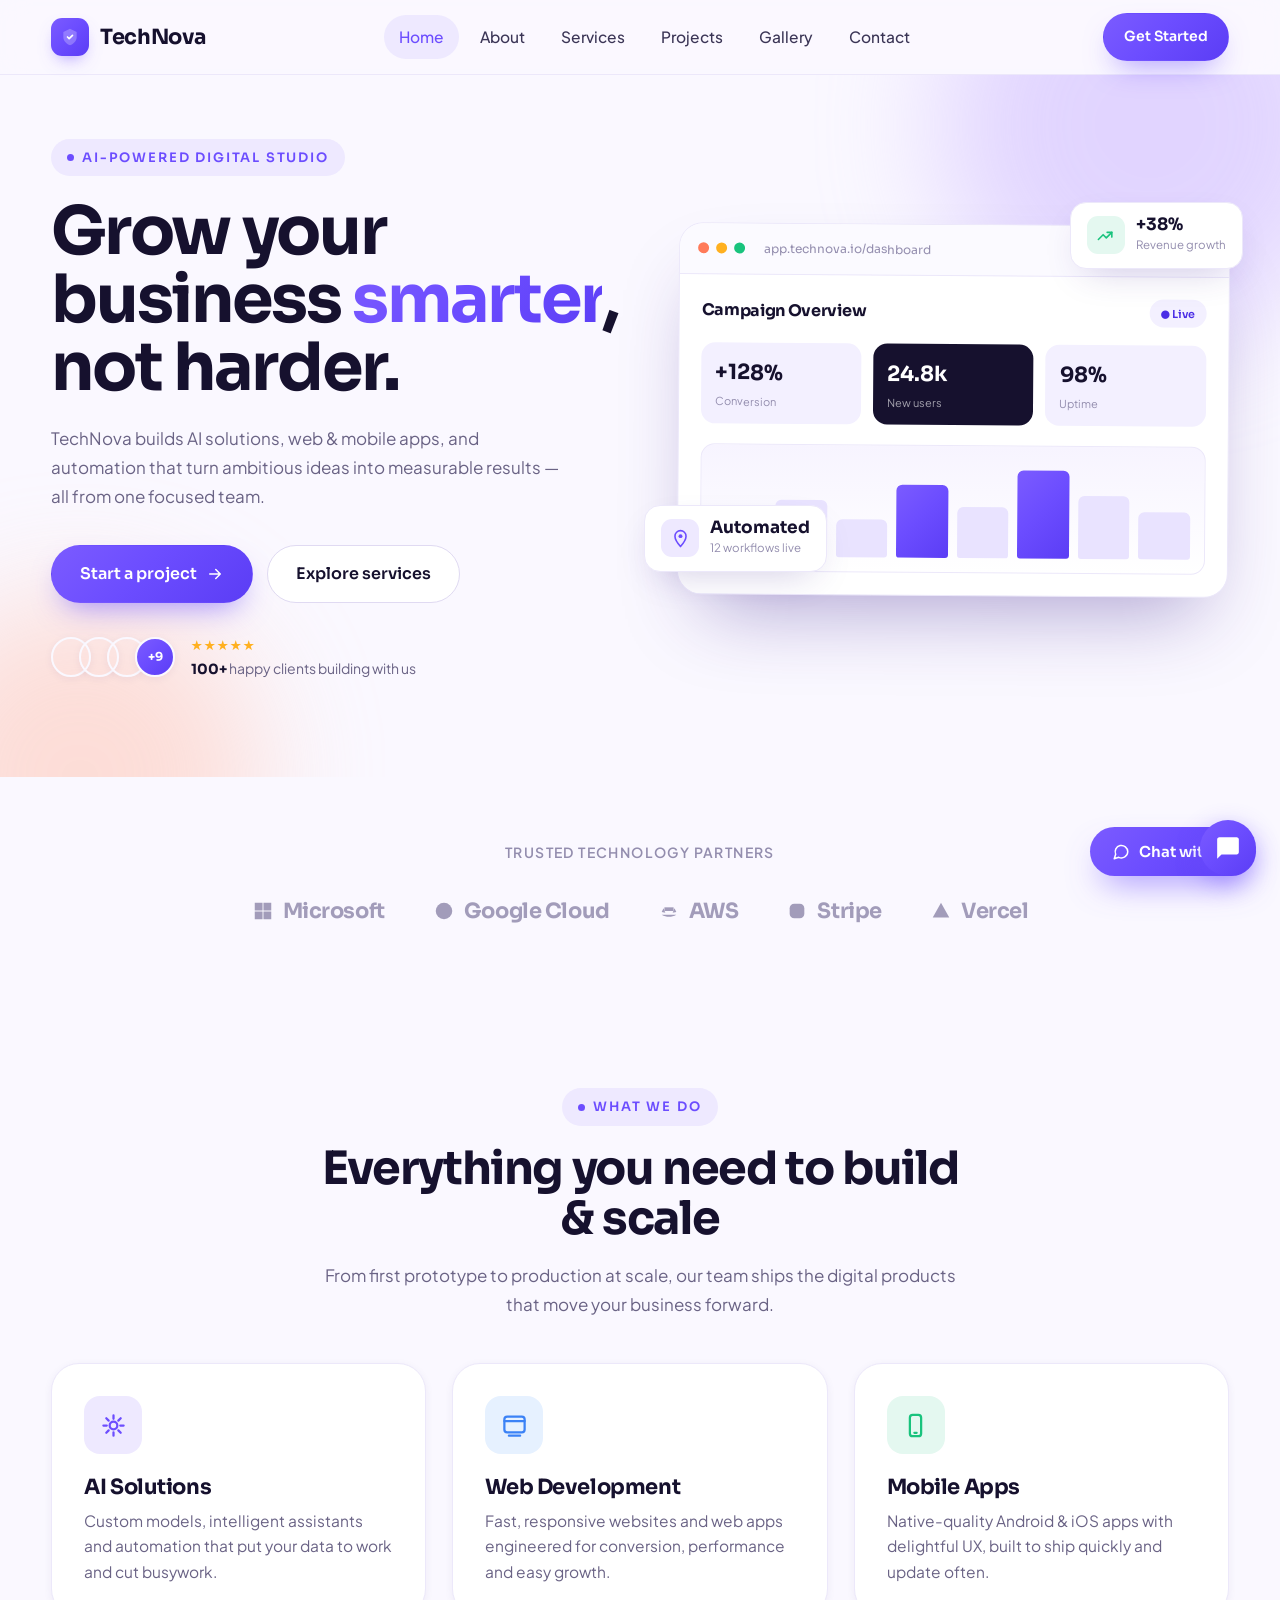
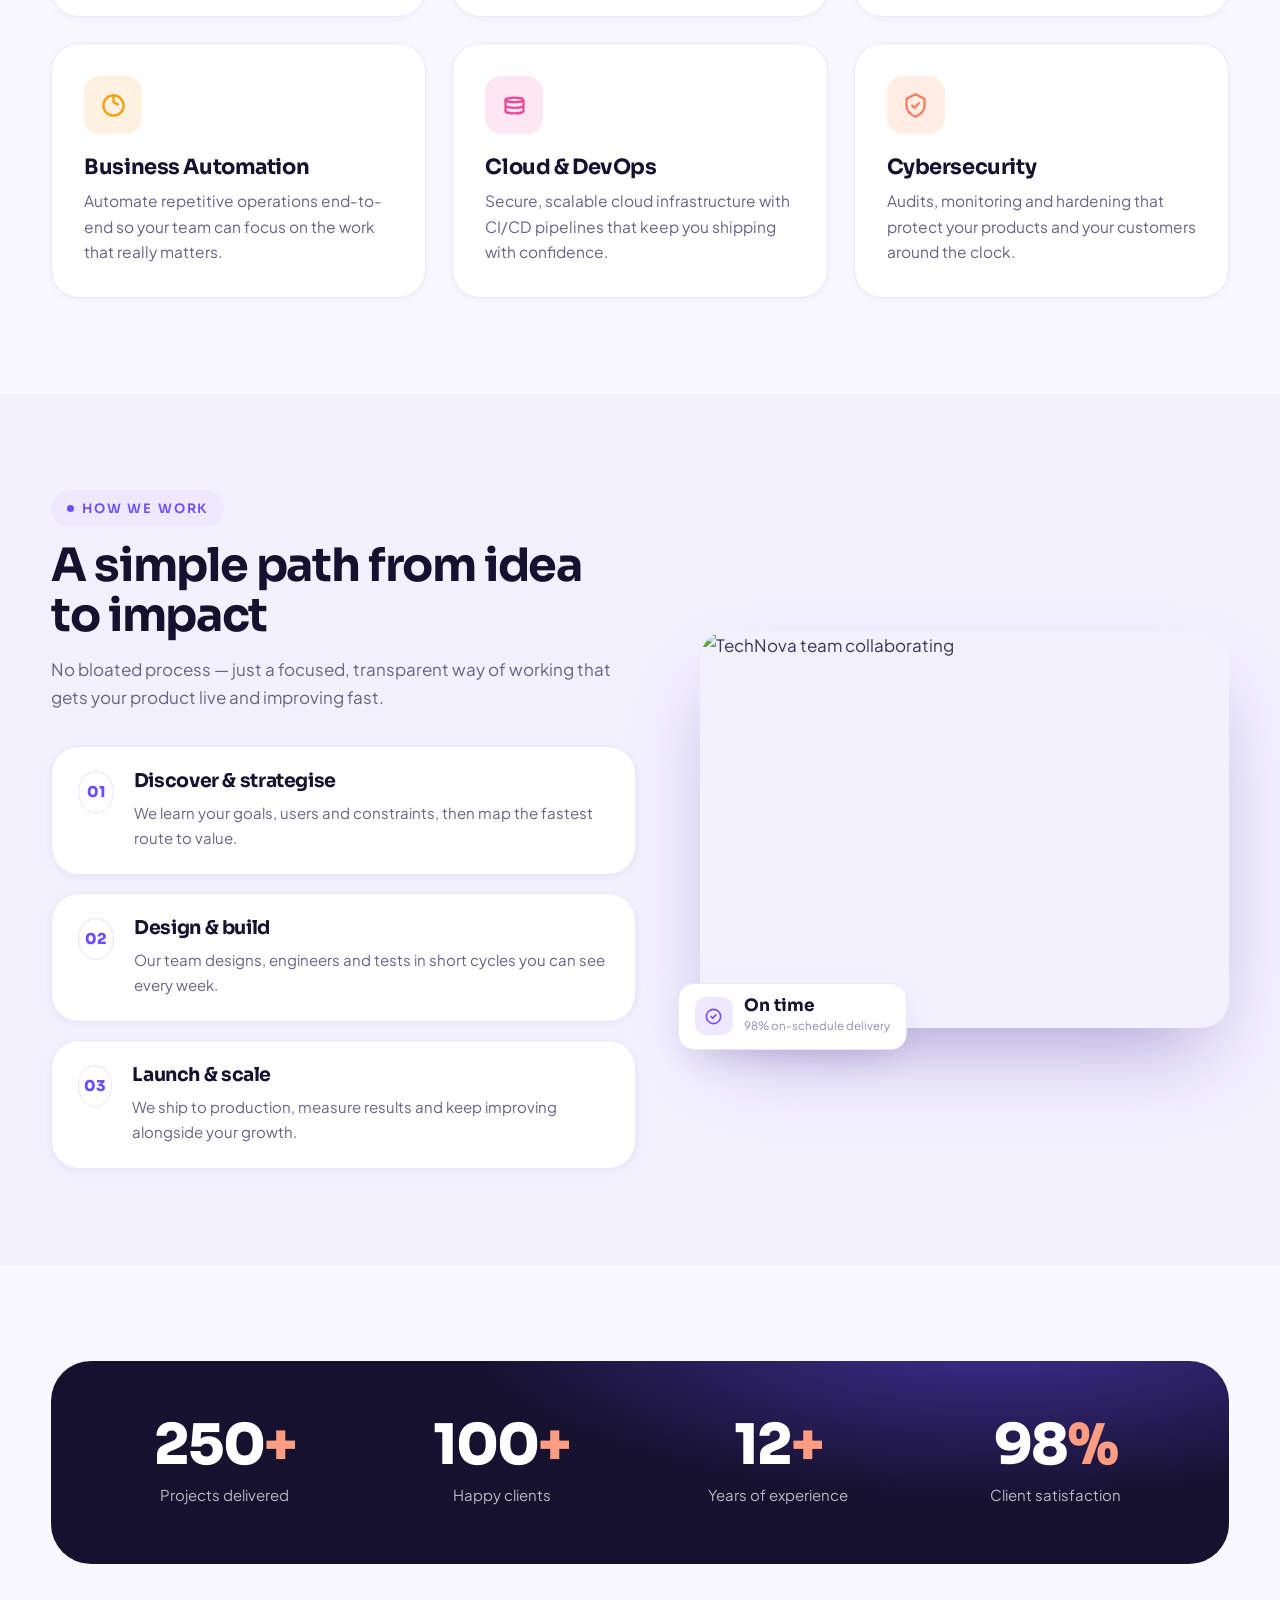
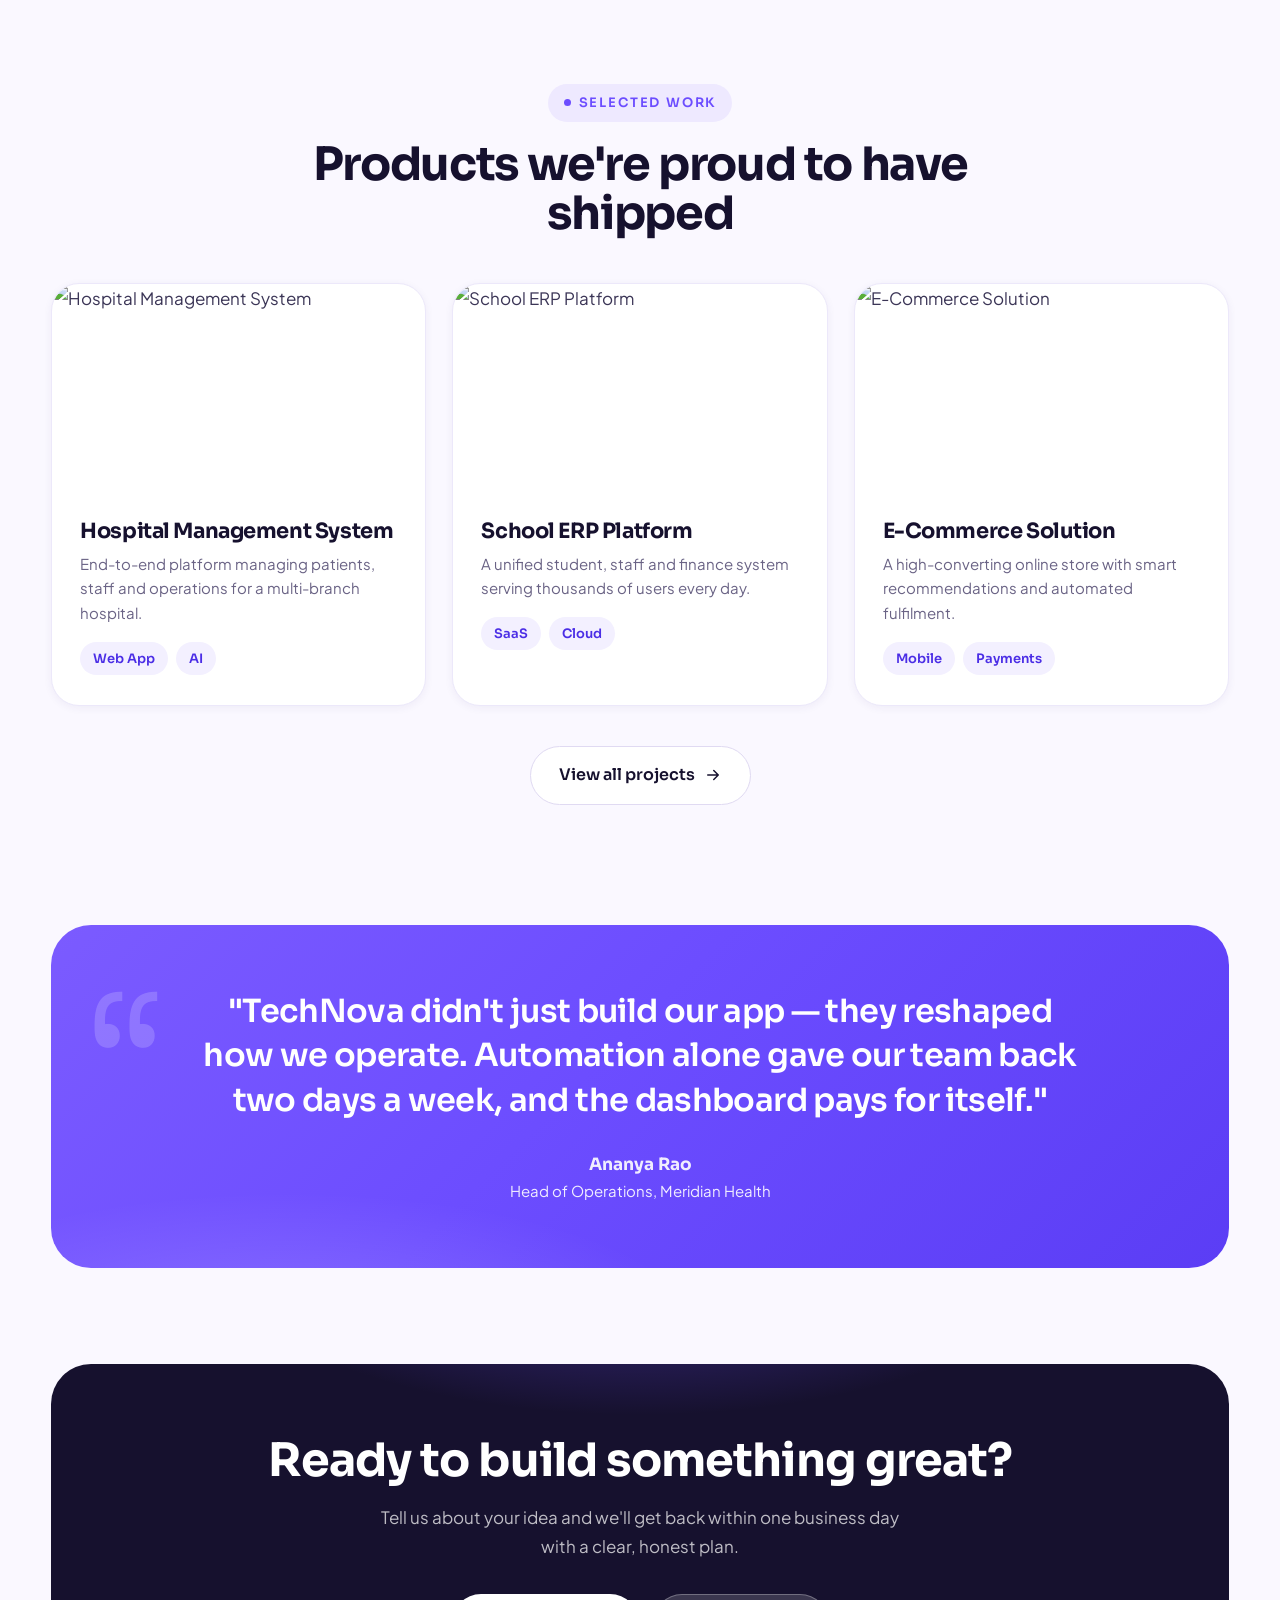
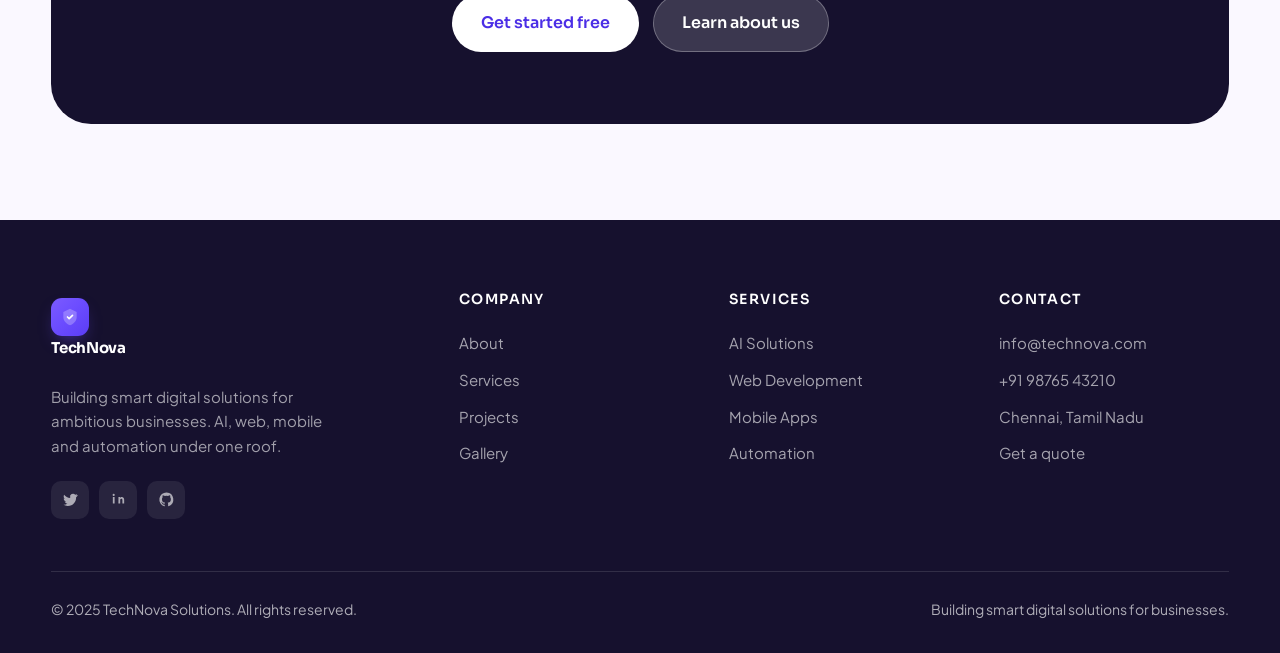
==== index.html @ df6c2b38 "Add files via upload" ====
<!DOCTYPE html>
<html lang="en">
<head>
<meta charset="UTF-8">
<meta name="viewport" content="width=device-width, initial-scale=1.0">
<title>TechNova Solutions — Grow Smarter with AI</title>
<link rel="preconnect" href="https://fonts.googleapis.com">
<link rel="preconnect" href="https://fonts.gstatic.com" crossorigin>
<link href="https://fonts.googleapis.com/css2?family=Sora:wght@400;500;600;700;800&family=Plus+Jakarta+Sans:wght@400;500;600;700&display=swap" rel="stylesheet">
<link rel="stylesheet" href="styles.css">
<style>
  /* ----- Landing-specific ----- */
  .hero{ position:relative; overflow:hidden; padding:64px 0 96px; }
  .hero-bg{ position:absolute; inset:0; z-index:0; pointer-events:none; }
  .hero-bg .blob{ opacity:.55; }
  .hero .container{ position:relative; z-index:1; }
  .hero-grid{ display:grid; grid-template-columns:1.02fr .98fr; gap:54px; align-items:center; }
  .hero h1{ margin:22px 0 0; }
  .hero .lead{ max-width:520px; margin-top:22px; }
  .hero-cta{ display:flex; gap:14px; margin-top:34px; flex-wrap:wrap; }
  .trust{ display:flex; align-items:center; gap:16px; margin-top:30px; }
  .avatars{ display:flex; }
  .avatars span{ width:40px; height:40px; border-radius:50%; border:2.5px solid var(--bg); margin-left:-12px; background-size:cover; background-position:center; box-shadow:var(--sh-sm); }
  .avatars span:first-child{ margin-left:0; }
  .trust .t-txt{ font-size:14px; color:var(--body); }
  .trust .t-txt b{ color:var(--ink); font-family:var(--font-head); }
  .stars{ color:#FFB020; letter-spacing:2px; font-size:13px; }

  /* App mockup */
  .mock-wrap{ position:relative; }
  .mock{
    background:#fff; border:1px solid var(--border); border-radius:24px;
    box-shadow:var(--sh-lg); overflow:hidden; transform:rotate(.4deg);
  }
  .mock-top{ display:flex; align-items:center; gap:7px; padding:15px 18px; border-bottom:1px solid var(--border); background:#fbfaff; }
  .mock-top i{ width:11px; height:11px; border-radius:50%; background:#E2DDF2; display:inline-block; }
  .mock-top i:nth-child(1){ background:#FF7A59; } .mock-top i:nth-child(2){ background:#FFB020; } .mock-top i:nth-child(3){ background:#19C37D; }
  .mock-top .url{ margin-left:12px; font-size:12px; color:var(--muted); font-family:var(--font-head); }
  .mock-body{ padding:22px; }
  .mock-row{ display:flex; align-items:center; justify-content:space-between; margin-bottom:18px; }
  .mock-row h4{ font-size:16px; }
  .mock-row .pill{ font-size:11px; padding:5px 11px; }
  .mini-stats{ display:grid; grid-template-columns:repeat(3,1fr); gap:12px; margin-bottom:20px; }
  .mini{ background:var(--lilac); border-radius:14px; padding:13px 14px; }
  .mini .v{ font-family:var(--font-head); font-weight:700; font-size:21px; color:var(--ink); }
  .mini .k{ font-size:11px; color:var(--muted); margin-top:2px; }
  .mini.alt{ background:#16112E; } .mini.alt .v{ color:#fff; } .mini.alt .k{ color:rgba(255,255,255,.6); }
  .chart{ height:128px; border-radius:14px; background:linear-gradient(180deg,#F7F4FF,#fff); border:1px solid var(--border); padding:14px; display:flex; align-items:flex-end; gap:9px; }
  .bar{ flex:1; border-radius:6px 6px 3px 3px; background:var(--lilac-2); }
  .bar.hi{ background:var(--grad); }
  .float{ position:absolute; background:#fff; border:1px solid var(--border); border-radius:16px; box-shadow:var(--sh-md); padding:13px 16px; display:flex; align-items:center; gap:11px; }
  .float .ic{ width:38px; height:38px; border-radius:11px; display:grid; place-items:center; flex:none; }
  .float .ic svg{ width:19px; height:19px; }
  .float .v{ font-family:var(--font-head); font-weight:700; font-size:17px; color:var(--ink); line-height:1; }
  .float .k{ font-size:11.5px; color:var(--muted); margin-top:3px; }
  .float-a{ top:-22px; right:-14px; animation:floaty 5s ease-in-out infinite; }
  .float-b{ bottom:24px; left:-34px; animation:floaty 6s ease-in-out infinite .8s; }
  @keyframes floaty{ 0%,100%{ transform:translateY(0); } 50%{ transform:translateY(-12px); } }
  @media (prefers-reduced-motion:reduce){ .float{ animation:none !important; } }

  /* Logos */
  .logos{ display:flex; align-items:center; justify-content:center; gap:48px; flex-wrap:wrap; opacity:.85; }
  .logos span{ font-family:var(--font-head); font-weight:700; font-size:21px; color:var(--muted); letter-spacing:-.02em; display:flex; align-items:center; gap:9px; }
  .logos svg{ width:22px; height:22px; }

  @media (max-width:980px){
    .hero-grid{ grid-template-columns:1fr; gap:60px; }
    .float-b{ left:0; }
    .logos{ gap:30px; }
  }

  /* Steps */
  .step-num{ font-family:var(--font-head); font-weight:800; font-size:15px; color:var(--primary); width:42px; height:42px; border-radius:50%; border:1.5px solid var(--lilac-2); display:grid; place-items:center; margin-bottom:20px; }

  /* Showcase */
  .show-card{ overflow:hidden; padding:0; }
  .show-card img{ width:100%; height:210px; object-fit:cover; }
  .show-card .body{ padding:26px 28px 30px; }
  .show-card .body p{ color:var(--body); font-size:15px; margin-top:8px; }
  .tag-row{ display:flex; gap:8px; flex-wrap:wrap; margin-top:16px; }

  /* Testimonial */
  .quote{ background:var(--grad); border-radius:var(--r-xl); padding:64px 56px; color:#fff; position:relative; overflow:hidden; text-align:center; }
  .quote::before{ content:"“"; position:absolute; top:-10px; left:36px; font-family:var(--font-head); font-size:180px; opacity:.18; }
  .quote::after{ content:""; position:absolute; inset:0; background:radial-gradient(700px 240px at 20% 120%, rgba(255,255,255,.18), transparent 60%); }
  .quote .q{ position:relative; z-index:1; font-family:var(--font-head); font-weight:600; font-size:clamp(22px,2.6vw,32px); line-height:1.4; max-width:880px; margin:0 auto; letter-spacing:-.02em; }
  .quote .who{ position:relative; z-index:1; margin-top:28px; font-size:15px; opacity:.9; }
  .quote .who b{ display:block; font-family:var(--font-head); font-size:17px; opacity:1; }

  /* CTA */
  .cta{ position:relative; overflow:hidden; background:var(--ink); border-radius:var(--r-xl); padding:72px 56px; text-align:center; }
  .cta::after{ content:""; position:absolute; inset:0; background:radial-gradient(700px 300px at 50% -40%, rgba(108,77,255,.55), transparent 65%); }
  .cta h2{ position:relative; z-index:1; color:#fff; font-size:clamp(30px,3.6vw,46px); }
  .cta p{ position:relative; z-index:1; color:rgba(255,255,255,.72); max-width:540px; margin:18px auto 0; }
  .cta .hero-cta{ position:relative; z-index:1; justify-content:center; }

  /* Chat */
  .chat-btn{ position:fixed; bottom:24px; right:24px; z-index:60; background:var(--grad); color:#fff; border:none; padding:15px 22px; border-radius:999px; cursor:pointer; font-family:var(--font-head); font-weight:600; font-size:15px; display:flex; align-items:center; gap:9px; box-shadow:0 16px 34px -12px rgba(108,77,255,.7); transition:transform .2s; }
  .chat-btn:hover{ transform:translateY(-3px); }
  .chatbox{ position:fixed; bottom:88px; right:24px; z-index:60; width:330px; background:#fff; border:1px solid var(--border); border-radius:22px; box-shadow:var(--sh-lg); overflow:hidden; display:none; }
  .chat-head{ background:var(--grad); color:#fff; padding:18px 20px; }
  .chat-head b{ font-family:var(--font-head); font-size:16px; }
  .chat-head span{ display:block; font-size:12.5px; opacity:.85; margin-top:2px; }
  .chat-body{ padding:18px 20px; max-height:230px; overflow:auto; }
  .msg{ font-size:14px; padding:10px 14px; border-radius:14px; margin-bottom:10px; max-width:85%; }
  .msg.bot{ background:var(--lilac); color:var(--ink-2); border-bottom-left-radius:4px; }
  .msg.user{ background:var(--primary); color:#fff; margin-left:auto; border-bottom-right-radius:4px; }
  .chat-in{ display:flex; gap:8px; padding:14px 16px; border-top:1px solid var(--border); }
  .chat-in input{ flex:1; border:1.5px solid var(--border-2); border-radius:12px; padding:11px 13px; font-family:var(--font-body); font-size:14px; outline:none; }
  .chat-in input:focus{ border-color:var(--primary); }
  .chat-in button{ background:var(--primary); color:#fff; border:none; border-radius:12px; padding:0 16px; cursor:pointer; font-weight:600; }
</style>
</head>
<body>

<!-- ===== NAV ===== -->
<header class="nav">
  <div class="container nav-inner">
    <a href="index.html" class="brand">
      <span class="brand-mark"><svg viewBox="0 0 24 24" fill="none"><path d="M12 2 4 6v6c0 5 3.5 8 8 10 4.5-2 8-5 8-10V6l-8-4Z" fill="currentColor" opacity=".25"/><path d="m9 12 2 2 4-4" stroke="currentColor" stroke-width="2" stroke-linecap="round" stroke-linejoin="round"/></svg></span>
      TechNova
    </a>
    <nav class="nav-links">
      <a href="index.html" class="active">Home</a>
      <a href="about.html">About</a>
      <a href="services.html">Services</a>
      <a href="projects.html">Projects</a>
      <a href="gallery.html">Gallery</a>
      <a href="contact.html">Contact</a>
    </nav>
    <div class="nav-cta">
      <a href="contact.html" class="btn btn-primary btn-sm">Get Started</a>
    </div>
  </div>
</header>

<!-- ===== HERO ===== -->
<section class="hero">
  <div class="hero-bg">
    <span class="blob blob-a"></span>
    <span class="blob blob-b"></span>
  </div>
  <div class="container hero-grid">
    <div>
      <span class="eyebrow" id="heroBadge">AI-Powered Digital Studio</span>
      <h1 class="h-hero">Grow your business <span class="text-grad">smarter</span>, not harder.</h1>
      <p class="lead" id="heroLead">TechNova builds AI solutions, web &amp; mobile apps, and automation that turn ambitious ideas into measurable results — all from one focused team.</p>
      <div class="hero-cta">
        <a href="contact.html" class="btn btn-primary">Start a project
          <svg viewBox="0 0 24 24" fill="none"><path d="M5 12h14m-6-6 6 6-6 6" stroke="currentColor" stroke-width="2" stroke-linecap="round" stroke-linejoin="round"/></svg>
        </a>
        <a href="services.html" class="btn btn-ghost">Explore services</a>
      </div>
      <div class="trust">
        <div class="avatars">
          <span style="background-image:url('assets/images/team.jpg')"></span>
          <span style="background-image:url('assets/images/project.jpg')"></span>
          <span style="background-image:url('assets/images/office.jpg')"></span>
          <span style="background:var(--grad);display:grid;place-items:center;color:#fff;font-family:var(--font-head);font-weight:700;font-size:12px">+9</span>
        </div>
        <div class="t-txt"><span class="stars">★★★★★</span><br><b>100+</b> happy clients building with us</div>
      </div>
    </div>

    <div class="mock-wrap">
      <div class="mock">
        <div class="mock-top"><i></i><i></i><i></i><span class="url">app.technova.io/dashboard</span></div>
        <div class="mock-body">
          <div class="mock-row"><h4>Campaign Overview</h4><span class="pill">● Live</span></div>
          <div class="mini-stats">
            <div class="mini"><div class="v">+128%</div><div class="k">Conversion</div></div>
            <div class="mini alt"><div class="v">24.8k</div><div class="k">New users</div></div>
            <div class="mini"><div class="v">98%</div><div class="k">Uptime</div></div>
          </div>
          <div class="chart">
            <span class="bar" style="height:42%"></span>
            <span class="bar" style="height:58%"></span>
            <span class="bar" style="height:38%"></span>
            <span class="bar hi" style="height:74%"></span>
            <span class="bar" style="height:52%"></span>
            <span class="bar hi" style="height:90%"></span>
            <span class="bar" style="height:64%"></span>
            <span class="bar" style="height:48%"></span>
          </div>
        </div>
      </div>
      <div class="float float-a">
        <span class="ic" style="background:#E4F8F0;color:#19C37D"><svg viewBox="0 0 24 24" fill="none"><path d="M3 17l6-6 4 4 7-7" stroke="currentColor" stroke-width="2" stroke-linecap="round" stroke-linejoin="round"/><path d="M14 8h6v6" stroke="currentColor" stroke-width="2" stroke-linecap="round" stroke-linejoin="round"/></svg></span>
        <div><div class="v">+38%</div><div class="k">Revenue growth</div></div>
      </div>
      <div class="float float-b">
        <span class="ic" style="background:#EEE9FF;color:#6C4DFF"><svg viewBox="0 0 24 24" fill="none"><path d="M12 2a7 7 0 0 0-7 7c0 5 7 13 7 13s7-8 7-13a7 7 0 0 0-7-7Z" stroke="currentColor" stroke-width="2"/><circle cx="12" cy="9" r="2.5" fill="currentColor"/></svg></span>
        <div><div class="v">Automated</div><div class="k">12 workflows live</div></div>
      </div>
    </div>
  </div>
</section>

<!-- ===== LOGOS ===== -->
<section class="section-sm">
  <div class="container">
    <p class="center" style="color:var(--muted);font-size:14px;font-weight:600;letter-spacing:.1em;text-transform:uppercase;margin-bottom:30px">Trusted technology partners</p>
    <div class="logos">
      <span><svg viewBox="0 0 24 24" fill="currentColor"><path d="M3 3h8.5v8.5H3V3Zm9.5 0H21v8.5h-8.5V3ZM3 12.5h8.5V21H3v-8.5Zm9.5 0H21V21h-8.5v-8.5Z"/></svg>Microsoft</span>
      <span><svg viewBox="0 0 24 24" fill="currentColor"><circle cx="12" cy="12" r="9"/></svg>Google Cloud</span>
      <span><svg viewBox="0 0 24 24" fill="currentColor"><path d="M4 16c5 3 11 3 16 0M6 9l-2 4 4 1M18 9l2 4-4 1"/><path d="M7 8h10v4H7z"/></svg>AWS</span>
      <span><svg viewBox="0 0 24 24" fill="currentColor"><rect x="4" y="4" width="16" height="16" rx="5"/></svg>Stripe</span>
      <span><svg viewBox="0 0 24 24" fill="currentColor"><path d="M12 3l9 16H3l9-16Z"/></svg>Vercel</span>
    </div>
  </div>
</section>

<!-- ===== SERVICES ===== -->
<section class="section" id="services">
  <div class="container">
    <div class="sec-head center reveal">
      <span class="eyebrow">What we do</span>
      <h2 class="h-sec">Everything you need to build &amp; scale</h2>
      <p class="lead">From first prototype to production at scale, our team ships the digital products that move your business forward.</p>
    </div>
    <div class="grid grid-3 mt-l">
      <div class="card tint-1 reveal">
        <div class="feat-icon"><svg viewBox="0 0 24 24" fill="none"><path d="M12 3v3m0 12v3M3 12h3m12 0h3M5.6 5.6l2.1 2.1m8.6 8.6 2.1 2.1m0-12.8-2.1 2.1M7.7 16.3l-2.1 2.1" stroke="currentColor" stroke-width="2" stroke-linecap="round"/><circle cx="12" cy="12" r="3.4" stroke="currentColor" stroke-width="2"/></svg></div>
        <h3>AI Solutions</h3>
        <p>Custom models, intelligent assistants and automation that put your data to work and cut busywork.</p>
      </div>
      <div class="card tint-4 reveal">
        <div class="feat-icon"><svg viewBox="0 0 24 24" fill="none"><rect x="3" y="4" width="18" height="14" rx="2.5" stroke="currentColor" stroke-width="2"/><path d="M3 8h18M7 21h10" stroke="currentColor" stroke-width="2" stroke-linecap="round"/></svg></div>
        <h3>Web Development</h3>
        <p>Fast, responsive websites and web apps engineered for conversion, performance and easy growth.</p>
      </div>
      <div class="card tint-3 reveal">
        <div class="feat-icon"><svg viewBox="0 0 24 24" fill="none"><rect x="7" y="2.5" width="10" height="19" rx="2.5" stroke="currentColor" stroke-width="2"/><path d="M11 18.5h2" stroke="currentColor" stroke-width="2" stroke-linecap="round"/></svg></div>
        <h3>Mobile Apps</h3>
        <p>Native-quality Android &amp; iOS apps with delightful UX, built to ship quickly and update often.</p>
      </div>
      <div class="card tint-5 reveal">
        <div class="feat-icon"><svg viewBox="0 0 24 24" fill="none"><path d="M12 3v6l4 2" stroke="currentColor" stroke-width="2" stroke-linecap="round" stroke-linejoin="round"/><circle cx="12" cy="12" r="9" stroke="currentColor" stroke-width="2"/></svg></div>
        <h3>Business Automation</h3>
        <p>Automate repetitive operations end-to-end so your team can focus on the work that really matters.</p>
      </div>
      <div class="card tint-6 reveal">
        <div class="feat-icon"><svg viewBox="0 0 24 24" fill="none"><path d="M4 7c0-1.1 3.6-2 8-2s8 .9 8 2-3.6 2-8 2-8-.9-8-2Z" stroke="currentColor" stroke-width="2"/><path d="M4 7v10c0 1.1 3.6 2 8 2s8-.9 8-2V7M4 12c0 1.1 3.6 2 8 2s8-.9 8-2" stroke="currentColor" stroke-width="2"/></svg></div>
        <h3>Cloud &amp; DevOps</h3>
        <p>Secure, scalable cloud infrastructure with CI/CD pipelines that keep you shipping with confidence.</p>
      </div>
      <div class="card tint-2 reveal">
        <div class="feat-icon"><svg viewBox="0 0 24 24" fill="none"><path d="M12 2 4 6v6c0 5 3.5 8 8 10 4.5-2 8-5 8-10V6l-8-4Z" stroke="currentColor" stroke-width="2" stroke-linejoin="round"/><path d="m9 12 2 2 4-4" stroke="currentColor" stroke-width="2" stroke-linecap="round" stroke-linejoin="round"/></svg></div>
        <h3>Cybersecurity</h3>
        <p>Audits, monitoring and hardening that protect your products and your customers around the clock.</p>
      </div>
    </div>
  </div>
</section>

<!-- ===== HOW IT WORKS ===== -->
<section class="section" style="background:var(--lilac)">
  <div class="container">
    <div class="split">
      <div class="reveal">
        <span class="eyebrow">How we work</span>
        <h2 class="h-sec mt-s">A simple path from idea to impact</h2>
        <p class="lead mt-s">No bloated process — just a focused, transparent way of working that gets your product live and improving fast.</p>
        <div class="grid" style="margin-top:34px;gap:18px">
          <div class="card" style="display:flex;gap:20px;align-items:flex-start;padding:24px 26px">
            <div class="step-num">01</div>
            <div><h3 style="font-size:19px">Discover &amp; strategise</h3><p style="color:var(--body);font-size:15px;margin-top:6px">We learn your goals, users and constraints, then map the fastest route to value.</p></div>
          </div>
          <div class="card" style="display:flex;gap:20px;align-items:flex-start;padding:24px 26px">
            <div class="step-num">02</div>
            <div><h3 style="font-size:19px">Design &amp; build</h3><p style="color:var(--body);font-size:15px;margin-top:6px">Our team designs, engineers and tests in short cycles you can see every week.</p></div>
          </div>
          <div class="card" style="display:flex;gap:20px;align-items:flex-start;padding:24px 26px">
            <div class="step-num">03</div>
            <div><h3 style="font-size:19px">Launch &amp; scale</h3><p style="color:var(--body);font-size:15px;margin-top:6px">We ship to production, measure results and keep improving alongside your growth.</p></div>
          </div>
        </div>
      </div>
      <div class="reveal" style="position:relative">
        <img src="assets/images/team.jpg" alt="TechNova team collaborating" style="width:100%;border-radius:var(--r-lg);box-shadow:var(--sh-lg);object-fit:cover;aspect-ratio:4/3">
        <div class="float" style="position:absolute;bottom:-22px;left:-22px">
          <span class="ic" style="background:#EEE9FF;color:#6C4DFF"><svg viewBox="0 0 24 24" fill="none"><path d="M9 12l2 2 4-4" stroke="currentColor" stroke-width="2" stroke-linecap="round" stroke-linejoin="round"/><circle cx="12" cy="12" r="9" stroke="currentColor" stroke-width="2"/></svg></span>
          <div><div class="v">On time</div><div class="k">98% on-schedule delivery</div></div>
        </div>
      </div>
    </div>
  </div>
</section>

<!-- ===== STATS ===== -->
<section class="section">
  <div class="container">
    <div class="statband">
      <div class="grid grid-4">
        <div class="stat center"><div class="n">250<span class="text-accent">+</span></div><div class="l">Projects delivered</div></div>
        <div class="stat center"><div class="n">100<span class="text-accent">+</span></div><div class="l">Happy clients</div></div>
        <div class="stat center"><div class="n">12<span class="text-accent">+</span></div><div class="l">Years of experience</div></div>
        <div class="stat center"><div class="n">98<span class="text-accent">%</span></div><div class="l">Client satisfaction</div></div>
      </div>
    </div>
  </div>
</section>

<!-- ===== SHOWCASE ===== -->
<section class="section" style="padding-top:24px">
  <div class="container">
    <div class="sec-head center reveal">
      <span class="eyebrow">Selected work</span>
      <h2 class="h-sec">Products we're proud to have shipped</h2>
    </div>
    <div class="grid grid-3 mt-l">
      <div class="card show-card reveal">
        <img src="assets/images/project.jpg" alt="Hospital Management System">
        <div class="body">
          <h3>Hospital Management System</h3>
          <p>End-to-end platform managing patients, staff and operations for a multi-branch hospital.</p>
          <div class="tag-row"><span class="pill">Web App</span><span class="pill">AI</span></div>
        </div>
      </div>
      <div class="card show-card reveal">
        <img src="assets/images/office.jpg" alt="School ERP Platform">
        <div class="body">
          <h3>School ERP Platform</h3>
          <p>A unified student, staff and finance system serving thousands of users every day.</p>
          <div class="tag-row"><span class="pill">SaaS</span><span class="pill">Cloud</span></div>
        </div>
      </div>
      <div class="card show-card reveal">
        <img src="assets/images/team.jpg" alt="E-Commerce Solution">
        <div class="body">
          <h3>E-Commerce Solution</h3>
          <p>A high-converting online store with smart recommendations and automated fulfilment.</p>
          <div class="tag-row"><span class="pill">Mobile</span><span class="pill">Payments</span></div>
        </div>
      </div>
    </div>
    <div class="center" style="margin-top:40px"><a href="projects.html" class="btn btn-ghost">View all projects
      <svg viewBox="0 0 24 24" fill="none"><path d="M5 12h14m-6-6 6 6-6 6" stroke="currentColor" stroke-width="2" stroke-linecap="round" stroke-linejoin="round"/></svg></a></div>
  </div>
</section>

<!-- ===== TESTIMONIAL ===== -->
<section class="section" style="padding-top:24px">
  <div class="container">
    <div class="quote reveal">
      <p class="q">"TechNova didn't just build our app — they reshaped how we operate. Automation alone gave our team back two days a week, and the dashboard pays for itself."</p>
      <div class="who"><b>Ananya Rao</b>Head of Operations, Meridian Health</div>
    </div>
  </div>
</section>

<!-- ===== CTA ===== -->
<section class="section" style="padding-top:0">
  <div class="container">
    <div class="cta">
      <h2>Ready to build something great?</h2>
      <p>Tell us about your idea and we'll get back within one business day with a clear, honest plan.</p>
      <div class="hero-cta">
        <a href="contact.html" class="btn btn-white">Get started free</a>
        <a href="about.html" class="btn btn-light">Learn about us</a>
      </div>
    </div>
  </div>
</section>

<!-- ===== FOOTER ===== -->
<footer class="footer">
  <div class="container">
    <div class="foot-grid">
      <div>
        <a href="index.html" class="brand"><span class="brand-mark"><svg viewBox="0 0 24 24" fill="none"><path d="M12 2 4 6v6c0 5 3.5 8 8 10 4.5-2 8-5 8-10V6l-8-4Z" fill="currentColor" opacity=".25"/><path d="m9 12 2 2 4-4" stroke="currentColor" stroke-width="2" stroke-linecap="round" stroke-linejoin="round"/></svg></span>TechNova</a>
        <p class="blurb">Building smart digital solutions for ambitious businesses. AI, web, mobile and automation under one roof.</p>
        <div class="foot-social" style="margin-top:22px">
          <a href="#" aria-label="Twitter"><svg viewBox="0 0 24 24" fill="currentColor"><path d="M22 5.8c-.8.4-1.6.6-2.5.7.9-.5 1.6-1.4 1.9-2.4-.8.5-1.8.9-2.7 1.1A4.2 4.2 0 0 0 11.5 9c0 .3 0 .6.1.9C8 9.7 5 8 3 5.4c-.4.6-.6 1.4-.6 2.2 0 1.5.7 2.8 1.9 3.5-.7 0-1.4-.2-1.9-.5v.1c0 2 1.5 3.7 3.4 4.1-.4.1-.8.2-1.2.2-.3 0-.6 0-.8-.1.6 1.7 2.1 2.9 4 2.9A8.5 8.5 0 0 1 2 19.5 12 12 0 0 0 8.3 21c7.5 0 11.6-6.2 11.6-11.6v-.5c.8-.6 1.5-1.3 2.1-2.1Z"/></svg></a>
          <a href="#" aria-label="LinkedIn"><svg viewBox="0 0 24 24" fill="currentColor"><path d="M6.5 8.5v9H4v-9h2.5ZM5.2 4a1.5 1.5 0 1 1 0 3 1.5 1.5 0 0 1 0-3ZM20 17.5h-2.5v-4.7c0-1.2-.4-2-1.5-2-.8 0-1.3.6-1.5 1.1-.1.2-.1.5-.1.7v4.9H11.9s.1-8.1 0-9h2.5v1.3c.3-.5 1-1.3 2.4-1.3 1.7 0 3.2 1.2 3.2 3.7v5.3Z"/></svg></a>
          <a href="#" aria-label="GitHub"><svg viewBox="0 0 24 24" fill="currentColor"><path d="M12 2a10 10 0 0 0-3.2 19.5c.5.1.7-.2.7-.5v-1.7c-2.8.6-3.4-1.3-3.4-1.3-.5-1.2-1.1-1.5-1.1-1.5-.9-.6.1-.6.1-.6 1 .1 1.5 1 1.5 1 .9 1.5 2.3 1.1 2.9.8.1-.6.3-1.1.6-1.3-2.2-.3-4.5-1.1-4.5-4.9 0-1.1.4-2 1-2.7-.1-.3-.4-1.3.1-2.7 0 0 .8-.3 2.7 1a9.3 9.3 0 0 1 5 0c1.9-1.3 2.7-1 2.7-1 .5 1.4.2 2.4.1 2.7.6.7 1 1.6 1 2.7 0 3.8-2.3 4.6-4.5 4.9.3.3.6.9.6 1.8v2.7c0 .3.2.6.7.5A10 10 0 0 0 12 2Z"/></svg></a>
        </div>
      </div>
      <div>
        <h4>Company</h4>
        <a href="about.html">About</a>
        <a href="services.html">Services</a>
        <a href="projects.html">Projects</a>
        <a href="gallery.html">Gallery</a>
      </div>
      <div>
        <h4>Services</h4>
        <a href="services.html">AI Solutions</a>
        <a href="services.html">Web Development</a>
        <a href="services.html">Mobile Apps</a>
        <a href="services.html">Automation</a>
      </div>
      <div>
        <h4>Contact</h4>
        <a href="mailto:info@technova.com">info@technova.com</a>
        <a href="tel:+919876543210">+91 98765 43210</a>
        <a href="contact.html">Chennai, Tamil Nadu</a>
        <a href="contact.html">Get a quote</a>
      </div>
    </div>
    <div class="foot-bottom">
      <span>© 2025 TechNova Solutions. All rights reserved.</span>
      <span>Building smart digital solutions for businesses.</span>
    </div>
  </div>
</footer>

<!-- ===== CHAT ===== -->
<button class="chat-btn" onclick="toggleChat()">
  <svg viewBox="0 0 24 24" fill="none" width="18" height="18"><path d="M21 11.5a8.4 8.4 0 0 1-12 7.6L3 21l1.9-6A8.4 8.4 0 1 1 21 11.5Z" stroke="currentColor" stroke-width="2" stroke-linejoin="round"/></svg>
  Chat with us
</button>
<div class="chatbox" id="chatbox">
  <div class="chat-head"><b>TechNova Assistant</b><span>Typically replies in a few minutes</span></div>
  <div class="chat-body" id="chatBody">
    <div class="msg bot">Hi there! 👋 Ask me about our services, projects, contact details or location.</div>
  </div>
  <div class="chat-in">
    <input id="userInput" type="text" placeholder="Type your message…" onkeydown="if(event.key==='Enter')sendMessage()">
    <button onclick="sendMessage()">Send</button>
  </div>
</div>

<script>
  function toggleChat(){ var c=document.getElementById('chatbox'); c.style.display = c.style.display==='block'?'none':'block'; }
  function addMsg(t,cls){ var b=document.getElementById('chatBody'); var d=document.createElement('div'); d.className='msg '+cls; d.textContent=t; b.appendChild(d); b.scrollTop=b.scrollHeight; }
  function sendMessage(){
    var i=document.getElementById('userInput'); var msg=i.value.trim(); if(!msg)return;
    addMsg(msg,'user'); i.value='';
    var m=msg.toLowerCase(), r;
    if(m.includes('hello')||m.includes('hi')) r="Hello! Welcome to TechNova Solutions. How can I help you today?";
    else if(m.includes('service')) r="We offer AI Solutions, Web & Mobile Development, Business Automation, Cloud & DevOps and Cybersecurity.";
    else if(m.includes('about')) r="TechNova helps businesses grow through modern technology and digital transformation.";
    else if(m.includes('project')) r="We've shipped Hospital Management Systems, School ERP Platforms and E-Commerce solutions.";
    else if(m.includes('contact')) r="Email: info@technova.com  |  Phone: +91 98765 43210";
    else if(m.includes('location')) r="Our office is in Chennai, Tamil Nadu.";
    else r="Please ask about our services, projects, contact details or location.";
    setTimeout(function(){ addMsg(r,'bot'); }, 450);
  }
  // Reveal on scroll
  var io=new IntersectionObserver(function(es){es.forEach(function(e){if(e.isIntersecting){e.target.classList.add('in');io.unobserve(e.target);}})},{threshold:.14});
  document.querySelectorAll('.reveal').forEach(function(el){io.observe(el)});
</script>

<!-- ===== TWEAKS ===== -->
<div id="tweaks-root"></div>
<script src="https://unpkg.com/react@18.3.1/umd/react.development.js" integrity="sha384-hD6/rw4ppMLGNu3tX5cjIb+uRZ7UkRJ6BPkLpg4hAu/6onKUg4lLsHAs9EBPT82L" crossorigin="anonymous"></script>
<script src="https://unpkg.com/react-dom@18.3.1/umd/react-dom.development.js" integrity="sha384-u6aeetuaXnQ38mYT8rp6sbXaQe3NL9t+IBXmnYxwkUI2Hw4bsp2Wvmx4yRQF1uAm" crossorigin="anonymous"></script>
<script src="https://unpkg.com/@babel/standalone@7.29.0/babel.min.js" integrity="sha384-m08KidiNqLdpJqLq95G/LEi8Qvjl/xUYll3QILypMoQ65QorJ9Lvtp2RXYGBFj1y" crossorigin="anonymous"></script>
<script type="text/babel" src="tweaks-panel.jsx"></script>
<script type="text/babel">
const TWEAK_DEFAULTS = {
  "primary": "#6C4DFF",
  "accent":  "#FF7A59",
  "corners": "Rounded",
  "badge":   "AI-Powered Digital Studio",
  "lead":    "TechNova builds AI solutions, web & mobile apps, and automation that turn ambitious ideas into measurable results — all from one focused team."
};

function applyTweaks(t){
  const r = document.documentElement.style;
  r.setProperty('--primary', t.primary);
  r.setProperty('--primary-deep', `color-mix(in srgb, ${t.primary} 78%, #000)`);
  r.setProperty('--primary-soft', `color-mix(in srgb, ${t.primary} 13%, #fff)`);
  r.setProperty('--grad', `linear-gradient(135deg, color-mix(in srgb, ${t.primary} 78%, #fff) 0%, ${t.primary} 48%, color-mix(in srgb, ${t.primary} 80%, #000) 100%)`);
  r.setProperty('--accent', t.accent);
  const corner = { Rounded:['28px','40px','18px'], Soft:['18px','26px','13px'], Sharp:['8px','12px','6px'] }[t.corners];
  if(corner){ r.setProperty('--r-lg', corner[0]); r.setProperty('--r-xl', corner[1]); r.setProperty('--r-md', corner[2]); }
  const b = document.getElementById('heroBadge'); if(b) b.textContent = t.badge;
  const l = document.getElementById('heroLead'); if(l) l.textContent = t.lead;
}

function App(){
  const [t, setTweak] = useTweaks(TWEAK_DEFAULTS);
  React.useEffect(() => { applyTweaks(t); }, [t]);
  return (
    <TweaksPanel title="Tweaks">
      <TweakSection label="Theme" />
      <TweakColor label="Primary" value={t.primary}
        options={['#6C4DFF','#2A6FDB','#1F8A5B','#E2553C']}
        onChange={(v)=>setTweak('primary', v)} />
      <TweakColor label="Accent" value={t.accent}
        options={['#FF7A59','#FFB020','#19C37D','#EC4899']}
        onChange={(v)=>setTweak('accent', v)} />
      <TweakRadio label="Corners" value={t.corners}
        options={['Rounded','Soft','Sharp']}
        onChange={(v)=>setTweak('corners', v)} />
      <TweakSection label="Hero copy" />
      <TweakText label="Badge" value={t.badge}
        onChange={(v)=>setTweak('badge', v)} />
      <TweakText label="Sub-headline" value={t.lead}
        onChange={(v)=>setTweak('lead', v)} />
    </TweaksPanel>
  );
}
ReactDOM.createRoot(document.getElementById('tweaks-root')).render(<App />);
</script>
<script src="chatbot.js"></script>
</body>
</html>
---- styles.css ----
/* ===========================================================
   TechNova Solutions — Marketing site design system
   Vibrant violet "marketing app" aesthetic
   =========================================================== */

:root{
  /* Brand */
  --primary:        #6C4DFF;
  --primary-deep:   #4B2EE6;
  --primary-soft:   #EEE9FF;
  --accent:         #FF7A59;   /* coral highlight */
  --accent-2:       #19C37D;   /* green success */

  /* Ink + text */
  --ink:    #16112E;
  --ink-2:  #3B3556;
  --body:   #6A6385;
  --muted:  #938DAE;

  /* Surfaces */
  --bg:        #FAF8FF;
  --surface:   #FFFFFF;
  --lilac:     #F3F0FF;
  --lilac-2:   #E9E3FF;
  --border:    #ECE8FA;
  --border-2:  #E0DAF2;

  /* Gradient */
  --grad: linear-gradient(135deg, #7B5BFF 0%, #6C4DFF 45%, #5B3DF5 100%);
  --grad-soft: linear-gradient(135deg, #F6F2FF 0%, #EEE9FF 100%);

  /* Shadows */
  --sh-sm: 0 2px 8px rgba(48,28,120,.06);
  --sh-md: 0 14px 38px -16px rgba(60,36,140,.28);
  --sh-lg: 0 40px 80px -28px rgba(58,33,140,.40);
  --sh-card: 0 18px 50px -24px rgba(48,28,120,.30);

  /* Geometry */
  --r-sm: 12px;
  --r-md: 18px;
  --r-lg: 28px;
  --r-xl: 40px;
  --maxw: 1200px;

  --font-head: 'Sora', system-ui, sans-serif;
  --font-body: 'Plus Jakarta Sans', system-ui, sans-serif;
}

*{ box-sizing:border-box; }
html{ scroll-behavior:smooth; -webkit-text-size-adjust:100%; }
body{
  margin:0;
  font-family:var(--font-body);
  color:var(--ink-2);
  background:var(--bg);
  line-height:1.65;
  font-size:17px;
  -webkit-font-smoothing:antialiased;
  text-rendering:optimizeLegibility;
}
img{ display:block; max-width:100%; }
a{ color:inherit; text-decoration:none; }
h1,h2,h3,h4{ font-family:var(--font-head); color:var(--ink); margin:0; line-height:1.08; letter-spacing:-.02em; font-weight:700; }
p{ margin:0; }

/* ---------- Layout ---------- */
.container{ width:min(var(--maxw), 92vw); margin-inline:auto; }
.section{ padding:96px 0; }
.section-sm{ padding:64px 0; }
.center{ text-align:center; }

.eyebrow{
  display:inline-flex; align-items:center; gap:8px;
  font-family:var(--font-head); font-weight:600;
  font-size:13px; letter-spacing:.14em; text-transform:uppercase;
  color:var(--primary);
  background:var(--primary-soft);
  padding:8px 16px; border-radius:999px;
}
.eyebrow::before{ content:""; width:7px; height:7px; border-radius:50%; background:var(--primary); }

.h-hero{ font-size:clamp(40px, 5.2vw, 70px); line-height:1.02; letter-spacing:-.035em; }
.h-sec{ font-size:clamp(30px, 3.6vw, 46px); letter-spacing:-.03em; }
.lead{ font-size:clamp(17px,1.25vw,19px); color:var(--body); line-height:1.7; }
.text-grad{ background:var(--grad); -webkit-background-clip:text; background-clip:text; color:transparent; }
.text-accent{ color:var(--accent); }

.sec-head{ max-width:660px; }
.sec-head.center{ margin-inline:auto; }
.sec-head .h-sec{ margin:18px 0 0; }
.sec-head p{ margin-top:18px; }

/* ---------- Buttons ---------- */
.btn{
  display:inline-flex; align-items:center; justify-content:center; gap:9px;
  font-family:var(--font-head); font-weight:600; font-size:16px;
  padding:15px 28px; border-radius:999px; cursor:pointer;
  border:1.5px solid transparent; white-space:nowrap;
  transition:transform .18s ease, box-shadow .25s ease, background .2s ease, color .2s ease;
}
.btn svg{ width:18px; height:18px; }
.btn-primary{ background:var(--grad); color:#fff; box-shadow:0 14px 30px -12px rgba(108,77,255,.65); }
.btn-primary:hover{ transform:translateY(-3px); box-shadow:0 22px 42px -14px rgba(108,77,255,.75); }
.btn-dark{ background:var(--ink); color:#fff; }
.btn-dark:hover{ transform:translateY(-3px); box-shadow:var(--sh-md); }
.btn-ghost{ background:#fff; color:var(--ink); border-color:var(--border-2); }
.btn-ghost:hover{ border-color:var(--primary); color:var(--primary); transform:translateY(-3px); }
.btn-light{ background:rgba(255,255,255,.16); color:#fff; border-color:rgba(255,255,255,.28); }
.btn-light:hover{ background:rgba(255,255,255,.26); transform:translateY(-3px); }
.btn-white{ background:#fff; color:var(--primary-deep); }
.btn-white:hover{ transform:translateY(-3px); box-shadow:0 18px 40px -16px rgba(0,0,0,.4); }
.btn-sm{ padding:11px 20px; font-size:14px; }

/* ---------- Navbar ---------- */
.nav{
  position:sticky; top:0; z-index:50;
  background:rgba(250,248,255,.82);
  backdrop-filter:saturate(160%) blur(14px);
  border-bottom:1px solid var(--border);
}
.nav-inner{ display:flex; align-items:center; justify-content:space-between; height:74px; gap:24px; }
.brand{ display:flex; align-items:center; gap:11px; font-family:var(--font-head); font-weight:700; font-size:21px; color:var(--ink); letter-spacing:-.02em; }
.brand-mark{
  width:38px; height:38px; border-radius:11px; background:var(--grad);
  display:grid; place-items:center; color:#fff; box-shadow:0 8px 18px -8px rgba(108,77,255,.7);
  flex:none;
}
.brand-mark svg{ width:20px; height:20px; }
.nav-links{ display:flex; align-items:center; gap:6px; }
.nav-links a{
  font-weight:500; font-size:15.5px; color:var(--ink-2);
  padding:9px 15px; border-radius:999px; transition:.18s;
}
.nav-links a:hover{ color:var(--primary); background:var(--primary-soft); }
.nav-links a.active{ color:var(--primary); background:var(--primary-soft); }
.nav-cta{ display:flex; align-items:center; gap:10px; }
.nav-toggle{ display:none; }

/* ---------- Cards ---------- */
.card{
  background:var(--surface); border:1px solid var(--border);
  border-radius:var(--r-lg); padding:32px; box-shadow:var(--sh-sm);
  transition:transform .22s ease, box-shadow .28s ease, border-color .22s ease;
}
.card:hover{ transform:translateY(-6px); box-shadow:var(--sh-card); border-color:var(--lilac-2); }
.grid{ display:grid; gap:26px; }
.grid-2{ grid-template-columns:repeat(2,1fr); }
.grid-3{ grid-template-columns:repeat(3,1fr); }
.grid-4{ grid-template-columns:repeat(4,1fr); }

.feat-icon{
  width:58px; height:58px; border-radius:16px; display:grid; place-items:center;
  background:var(--primary-soft); color:var(--primary); margin-bottom:22px;
}
.feat-icon svg{ width:27px; height:27px; }
.card h3{ font-size:21px; margin-bottom:9px; }
.card p{ color:var(--body); font-size:15.5px; }

.tint-1 .feat-icon{ background:#EEE9FF; color:#6C4DFF; }
.tint-2 .feat-icon{ background:#FFEDE6; color:#FF7A59; }
.tint-3 .feat-icon{ background:#E4F8F0; color:#19C37D; }
.tint-4 .feat-icon{ background:#E6F1FF; color:#3B82F6; }
.tint-5 .feat-icon{ background:#FFF1E0; color:#F59E0B; }
.tint-6 .feat-icon{ background:#FCE7F3; color:#EC4899; }

/* ---------- Page hero (interior pages) ---------- */
.page-hero{ position:relative; overflow:hidden; padding:72px 0 64px; background:var(--grad-soft); border-bottom:1px solid var(--border); }
.page-hero .container{ position:relative; z-index:1; }
.page-hero .h-sec{ font-size:clamp(38px,5vw,62px); }
.page-hero .lead{ max-width:620px; margin:20px auto 0; }
.blob{ position:absolute; border-radius:50%; filter:blur(60px); opacity:.5; z-index:0; }
.blob-a{ width:420px; height:420px; background:#CDB8FF; top:-160px; right:-80px; }
.blob-b{ width:360px; height:360px; background:#FFC8B8; bottom:-180px; left:-100px; opacity:.4; }
.crumb{ display:inline-flex; gap:8px; align-items:center; color:var(--muted); font-size:14px; font-weight:500; margin-bottom:6px; }
.crumb a:hover{ color:var(--primary); }

/* ---------- Stats ---------- */
.statband{ background:var(--ink); border-radius:var(--r-xl); padding:56px 48px; position:relative; overflow:hidden; }
.statband::after{ content:""; position:absolute; inset:0; background:radial-gradient(900px 300px at 80% -20%, rgba(108,77,255,.5), transparent 60%); }
.statband .grid{ position:relative; z-index:1; }
.stat .n{ font-family:var(--font-head); font-weight:800; font-size:clamp(40px,4.4vw,56px); color:#fff; letter-spacing:-.03em; line-height:1; }
.stat .n .text-accent{ color:#FF9C82; }
.stat .l{ color:rgba(255,255,255,.7); margin-top:10px; font-size:15px; }

/* ---------- Footer ---------- */
.footer{ background:var(--ink); color:rgba(255,255,255,.66); padding:72px 0 32px; }
.footer .brand{ color:#fff; }
.foot-grid{ display:grid; grid-template-columns:1.6fr 1fr 1fr 1fr; gap:40px; }
.footer h4{ color:#fff; font-size:14px; letter-spacing:.1em; text-transform:uppercase; margin-bottom:18px; font-weight:600; }
.footer a{ display:block; padding:6px 0; color:rgba(255,255,255,.62); font-size:15px; transition:.15s; }
.footer a:hover{ color:#fff; }
.footer .blurb{ color:rgba(255,255,255,.6); font-size:15px; margin-top:18px; max-width:300px; }
.foot-bottom{ display:flex; justify-content:space-between; align-items:center; gap:20px; flex-wrap:wrap; margin-top:52px; padding-top:26px; border-top:1px solid rgba(255,255,255,.12); font-size:14px; }
.foot-social{ display:flex; gap:10px; }
.foot-social a{ width:38px; height:38px; border-radius:10px; background:rgba(255,255,255,.08); display:grid; place-items:center; padding:0; }
.foot-social a:hover{ background:var(--primary); }
.foot-social svg{ width:17px; height:17px; }

/* ---------- Forms ---------- */
.field{ display:block; text-align:left; margin-bottom:18px; }
.field label{ display:block; font-family:var(--font-head); font-weight:600; font-size:14px; color:var(--ink); margin-bottom:8px; }
.field input, .field textarea, .field select{
  width:100%; padding:14px 16px; font-family:var(--font-body); font-size:15.5px; color:var(--ink);
  background:var(--surface); border:1.5px solid var(--border-2); border-radius:14px; outline:none;
  transition:.18s;
}
.field input:focus, .field textarea:focus{ border-color:var(--primary); box-shadow:0 0 0 4px var(--primary-soft); }
.field textarea{ resize:vertical; min-height:130px; }

/* ---------- Utilities ---------- */
.pill{ display:inline-flex; align-items:center; gap:7px; font-size:13px; font-weight:600; font-family:var(--font-head); padding:6px 13px; border-radius:999px; background:var(--lilac); color:var(--primary-deep); }
.split{ display:grid; grid-template-columns:1.05fr .95fr; gap:64px; align-items:center; }
.reveal{ opacity:0; transform:translateY(22px); transition:opacity .7s ease, transform .7s cubic-bezier(.2,.7,.2,1); }
.reveal.in{ opacity:1; transform:none; }
.mt-s{ margin-top:14px; } .mt-m{ margin-top:26px; } .mt-l{ margin-top:44px; }

/* ---------- Responsive ---------- */
@media (max-width:980px){
  .split{ grid-template-columns:1fr; gap:40px; }
  .grid-4{ grid-template-columns:repeat(2,1fr); }
  .foot-grid{ grid-template-columns:1fr 1fr; gap:32px; }
  .nav-links{ display:none; }
  .nav-toggle{ display:grid; }
}
@media (max-width:640px){
  .section{ padding:64px 0; }
  .grid-2,.grid-3,.grid-4{ grid-template-columns:1fr; }
  .foot-grid{ grid-template-columns:1fr; }
  .statband{ padding:40px 26px; }
  .btn{ width:100%; }
  .hero-cta .btn{ width:auto; }
}
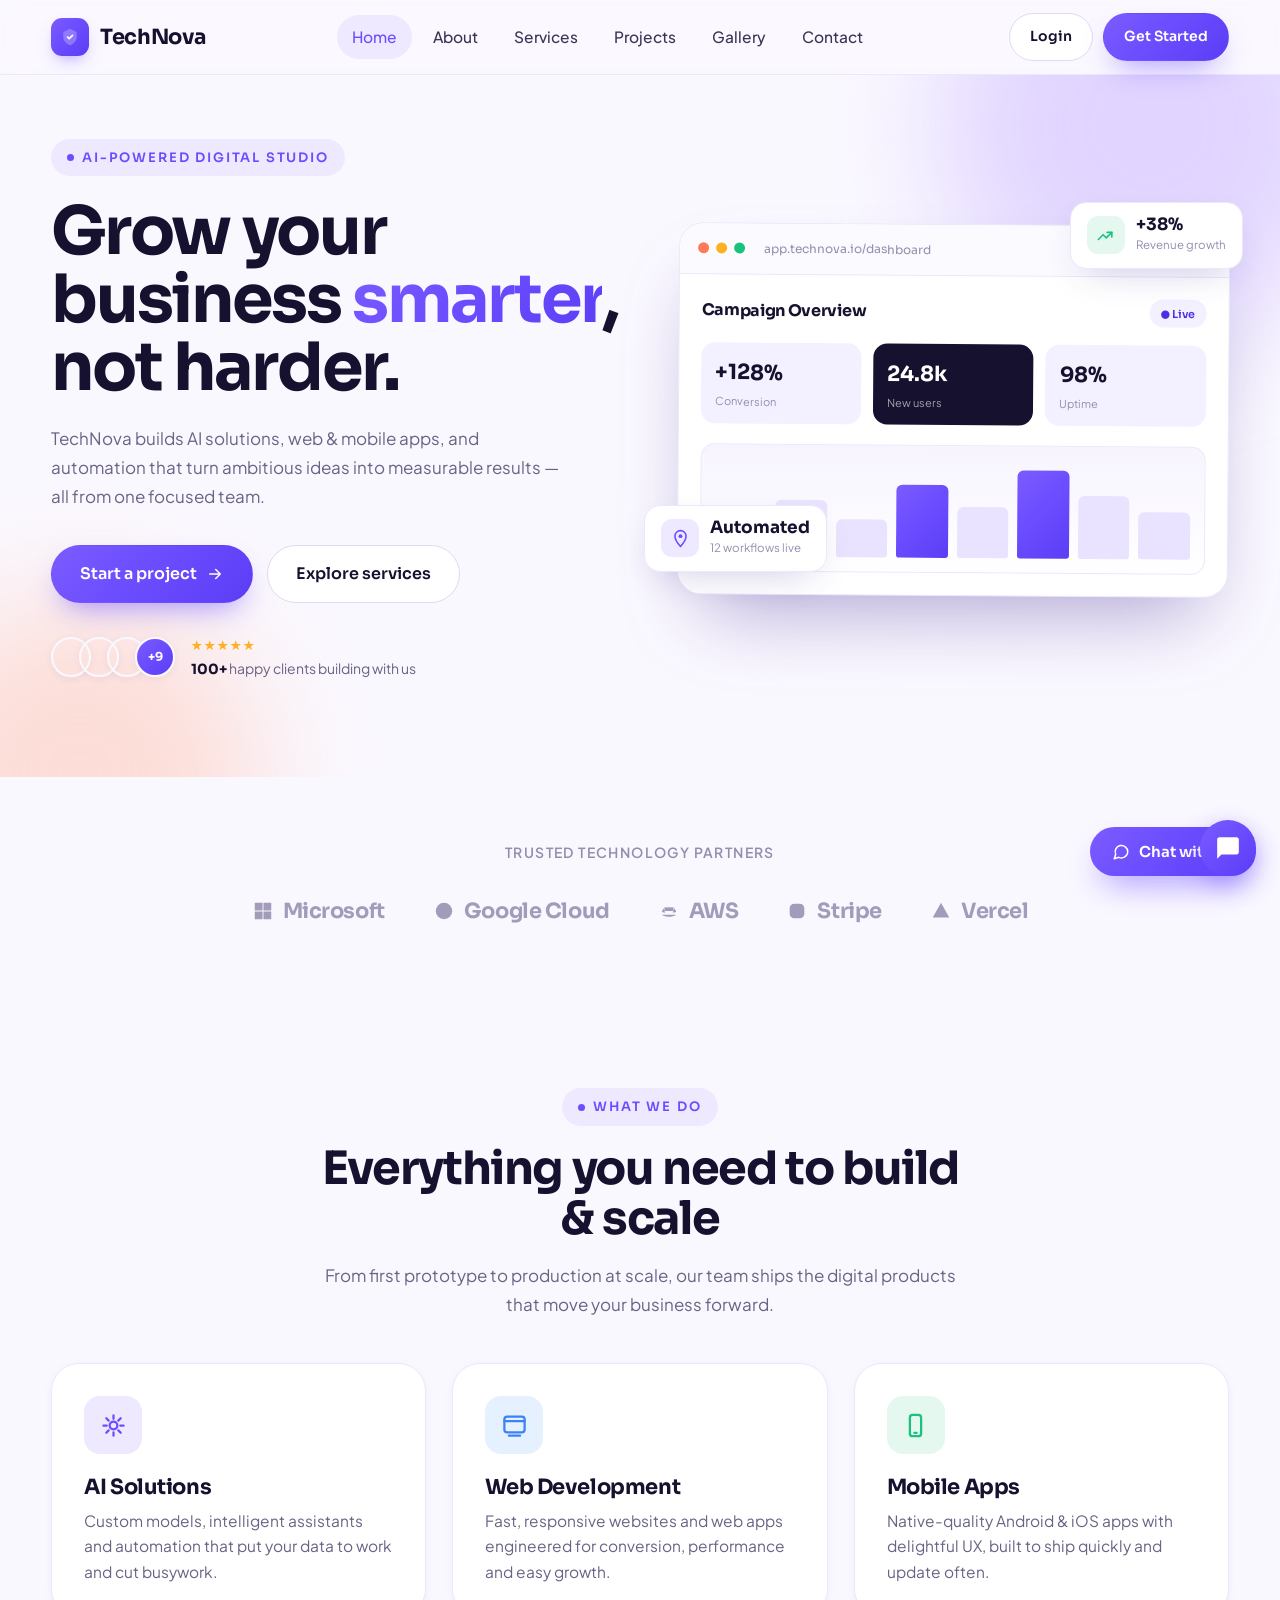
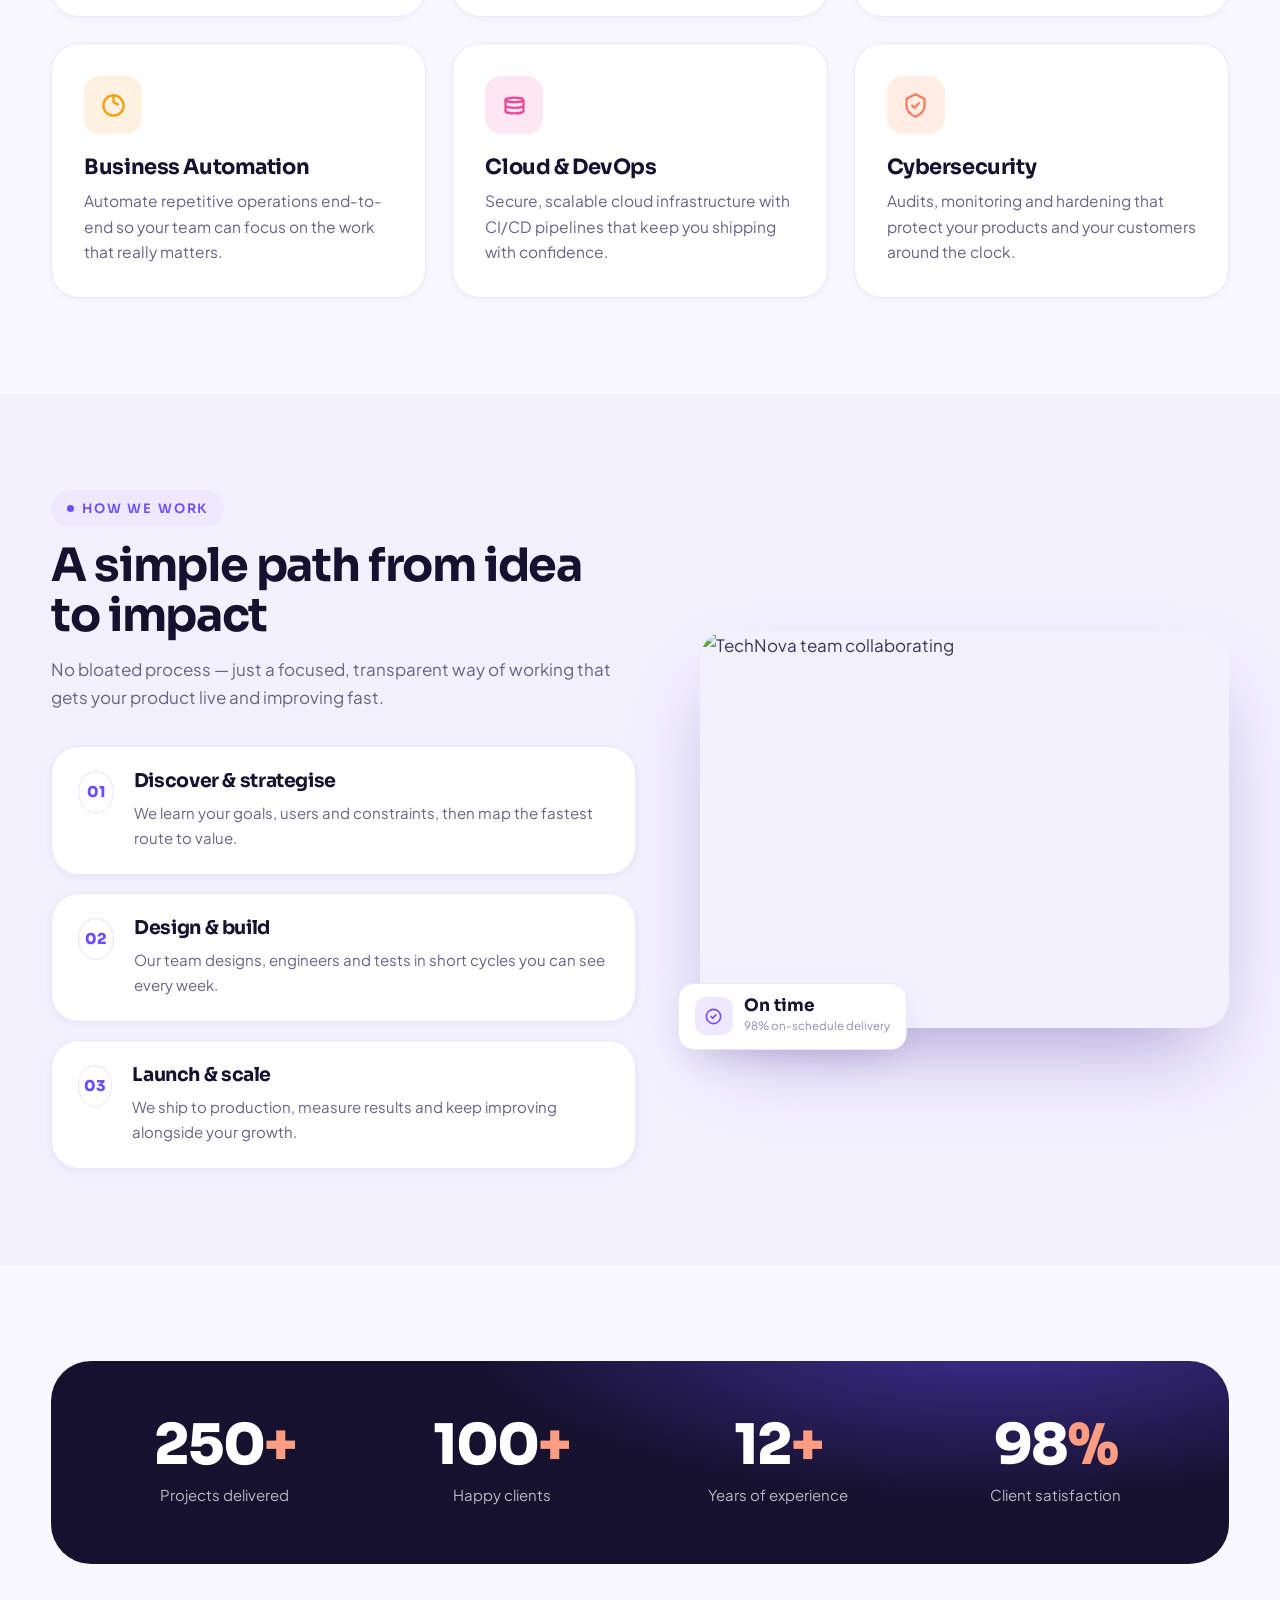
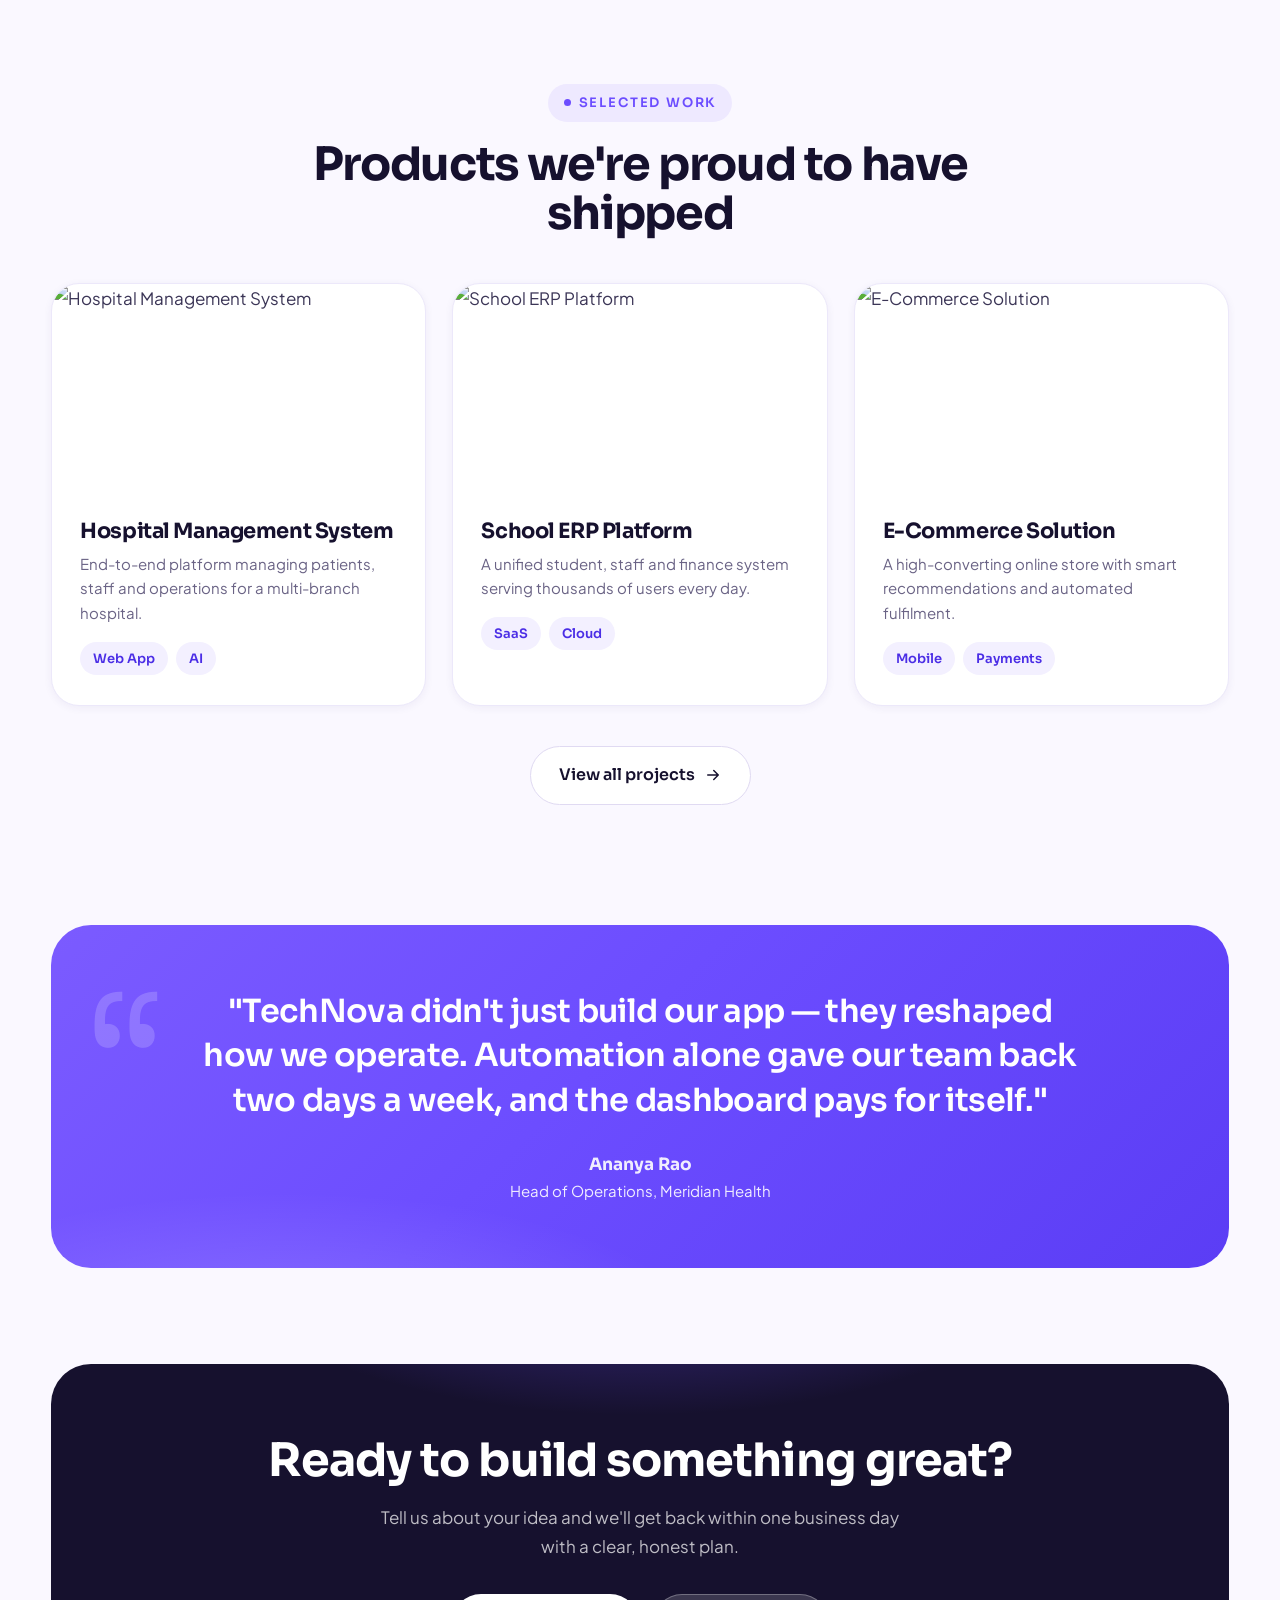
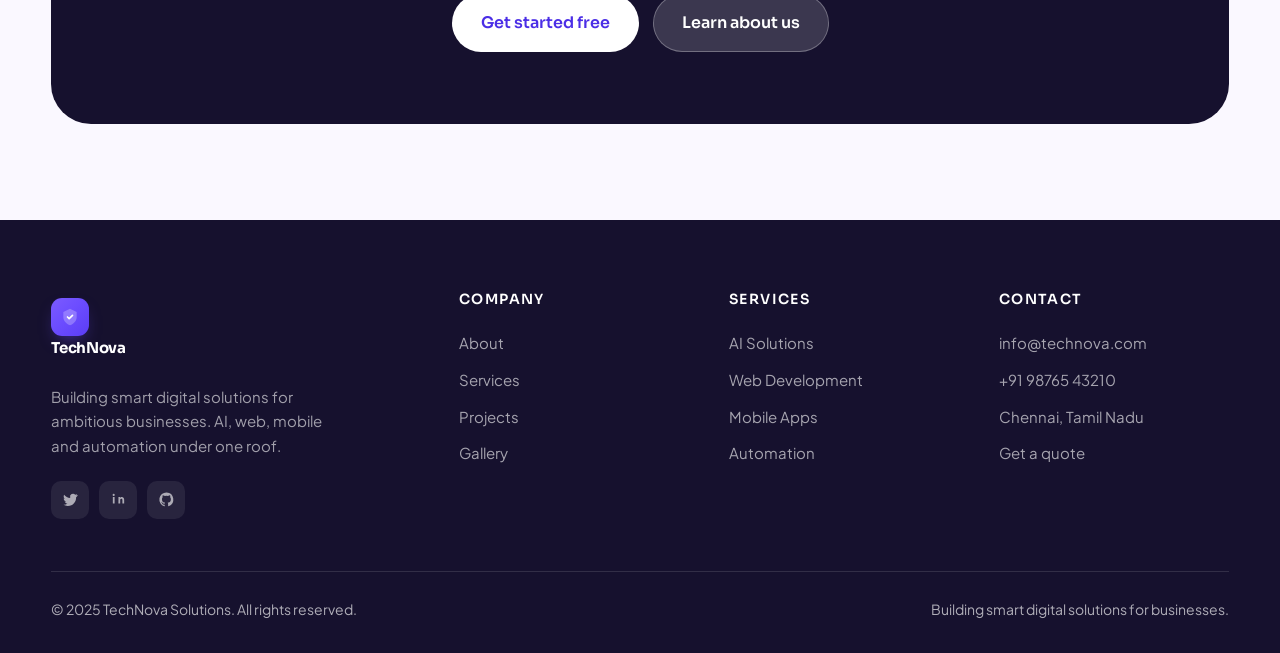
==== commit 15964c6f: "Add files via upload" ====
--- a/index.html
+++ b/index.html
@@ -129,6 +129,7 @@
       <a href="contact.html">Contact</a>
     </nav>
     <div class="nav-cta">
+      <a href="/login" class="btn btn-ghost btn-sm">Login</a>
       <a href="contact.html" class="btn btn-primary btn-sm">Get Started</a>
     </div>
   </div>
